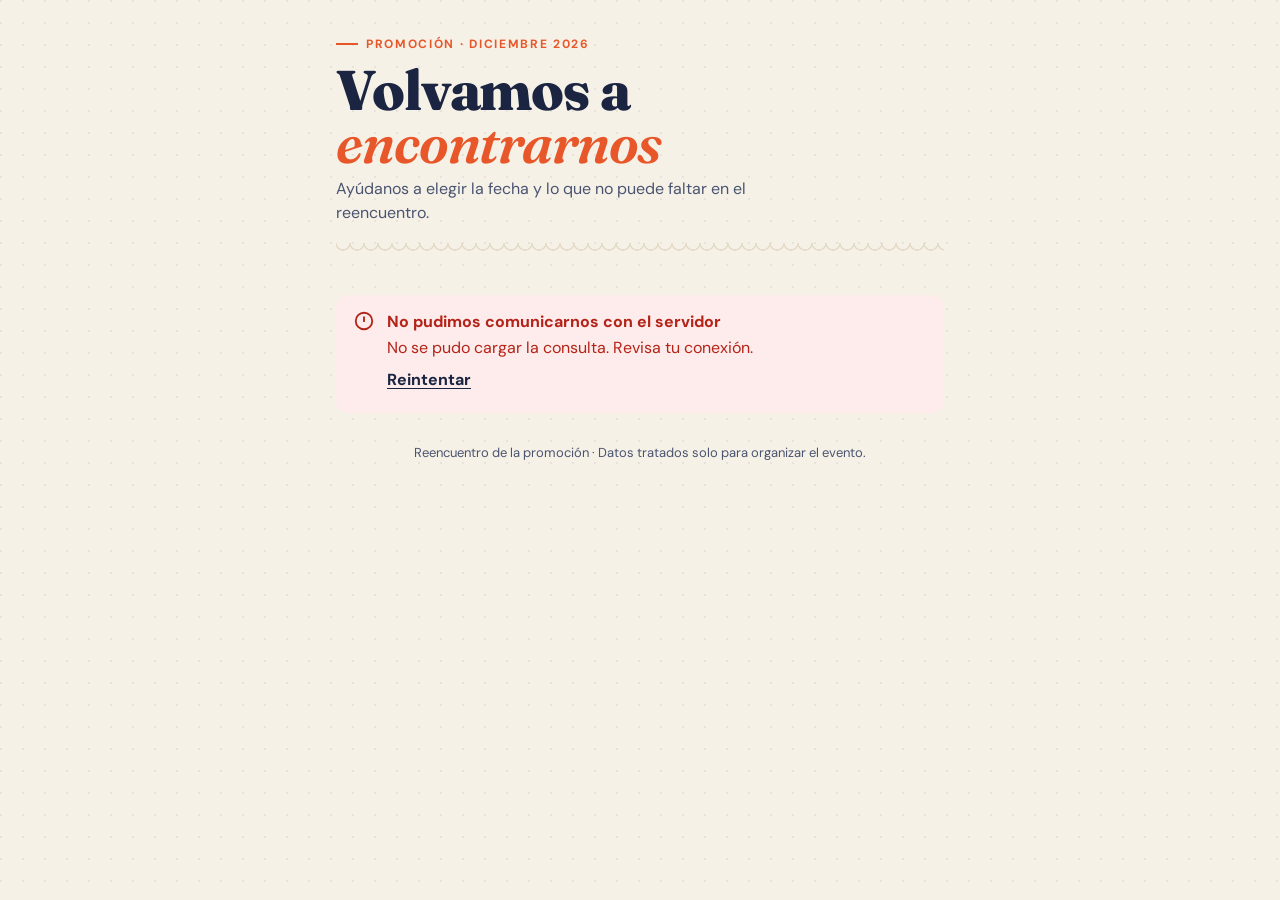
==== index.html @ b14771c2 "Publicar web del reencuentro de promoción 2026" ====
<!doctype html>
<html lang="es">
<head>
<meta charset="utf-8">
<meta name="viewport" content="width=device-width, initial-scale=1, viewport-fit=cover">
<meta name="referrer" content="no-referrer">
<meta name="robots" content="noindex">
<meta name="theme-color" content="#1b2440">
<title>Reencuentro de la Promo</title>
<meta name="description" content="Consulta de fechas y adicionales para el reencuentro de diciembre de 2026.">
<link rel="preconnect" href="https://fonts.googleapis.com">
<link rel="preconnect" href="https://fonts.gstatic.com" crossorigin>
<link href="https://fonts.googleapis.com/css2?family=DM+Sans:opsz,wght@9..40,400;9..40,600;9..40,700;9..40,800&family=Fraunces:ital,opsz,wght@0,9..144,600;0,9..144,700;0,9..144,800;1,9..144,600&display=swap" rel="stylesheet">
<link rel="stylesheet" href="assets/styles.css">
<link rel="icon" href="data:image/svg+xml,%3Csvg xmlns='http://www.w3.org/2000/svg' viewBox='0 0 32 32'%3E%3Crect width='32' height='32' rx='8' fill='%231b2440'/%3E%3Ctext x='16' y='22' font-size='16' font-family='Georgia' font-weight='700' text-anchor='middle' fill='%23e8572a'%3ER%3C/text%3E%3C/svg%3E">
</head>
<body>
<div class="wrap">
  <header class="hero">
    <span class="kicker">Promoción · Diciembre 2026</span>
    <h1>Volvamos a <em>encontrarnos</em></h1>
    <p id="heroText">Ayúdanos a elegir la fecha y lo que no puede faltar en el reencuentro.</p>
    <div class="ticket-edge" aria-hidden="true"></div>
  </header>

  <main id="app" aria-live="polite">
    <div class="loading" id="loading"><span class="spinner" aria-hidden="true"></span>Cargando la consulta…</div>
    <div id="banner"></div>

    <nav class="tabs" id="tabs" role="tablist" hidden>
      <button role="tab" id="tabComprar" aria-selected="true" data-view="venta">Registrar entradas</button>
      <button role="tab" id="tabMis" aria-selected="false" data-view="mis">Mis entradas</button>
    </nav>

    <!-- ================= Fase 1: votación ================= -->
    <form id="voteForm" class="card" novalidate hidden>
      <h2><span class="step">1</span>Tus datos</h2>
      <p class="lead">Solo responden integrantes de la promoción. Tus datos no se publican.</p>

      <div class="field" data-f="nombre">
        <label for="nombre">Nombre completo</label>
        <input type="text" id="nombre" name="nombre" autocomplete="name" maxlength="80" required>
        <div class="err-msg"></div>
      </div>
      <div class="row2">
        <div class="field" data-f="dni">
          <label for="dni">DNI</label>
          <input type="text" id="dni" name="dni" inputmode="numeric" pattern="[0-9]{8}" maxlength="8" autocomplete="off" required>
          <div class="err-msg"></div>
        </div>
        <div class="field" data-f="whatsapp">
          <label for="whatsapp">WhatsApp</label>
          <input type="tel" id="whatsapp" name="whatsapp" inputmode="tel" autocomplete="tel" maxlength="20" placeholder="987 654 321" required>
          <div class="err-msg"></div>
        </div>
      </div>
      <div class="field" data-f="acompanantes">
        <label for="acompanantes">¿Cuántos acompañantes llevarías?<span class="hint">Es una estimación para calcular el espacio. Puede ser cero.</span></label>
        <div class="stepper">
          <button type="button" aria-label="Uno menos" data-step="-1">−</button>
          <input type="number" id="acompanantes" name="acompanantes" min="0" step="1" value="0" inputmode="numeric" required>
          <button type="button" aria-label="Uno más" data-step="1">+</button>
        </div>
        <div class="err-msg"></div>
      </div>
      <div class="field" data-f="integrante">
        <label class="check"><input type="checkbox" id="integrante"> <span>Declaro que soy integrante de la promoción. Mis acompañantes no votan.</span></label>
        <div class="err-msg"></div>
      </div>

      <h2 style="margin-top:22px"><span class="step">2</span>Fechas posibles</h2>
      <p class="lead" id="fechasLead">Elige 2 o 3 fechas en las que podrías asistir.</p>
      <div class="field" data-f="fechas">
        <div class="cal" id="cal" role="group" aria-label="Calendario de diciembre de 2026"></div>
        <div class="err-msg"></div>
      </div>

      <h2 style="margin-top:22px"><span class="step">3</span>Adicionales</h2>
      <p class="lead">La base incluye piqueos y bebidas alcohólicas. ¿Qué te gustaría sumar? Puedes elegir varias o ninguna.</p>
      <div class="field" data-f="adicionales">
        <div class="chips" id="chips"></div>
        <div class="aviso" id="aviso"></div>
        <div class="err-msg"></div>
      </div>

      <div class="hp" aria-hidden="true"><label>Empresa web <input type="text" id="empresa_web" tabindex="-1" autocomplete="off"></label></div>

      <div id="formMsg"></div>
      <button class="btn" type="submit" id="btnVotar">Enviar mi respuesta</button>
      <p class="hint" style="text-align:center;margin-top:10px">Solo se confirma cuando el servidor responde. Si falla, tus datos se quedan aquí.</p>
    </form>

    <section id="done" class="card receipt" hidden>
      <div class="big-ok" aria-hidden="true"><svg width="34" height="34" viewBox="0 0 24 24" fill="none" stroke="currentColor" stroke-width="2.6" stroke-linecap="round" stroke-linejoin="round"><path d="M5 12.5l4.5 4.5L19 7.5"/></svg></div>
      <h2 id="doneTitle">¡Respuesta registrada!</h2>
      <p class="lead" id="doneMsg"></p>
      <p class="hint">Tu recibo (guárdalo para consultar el estado):</p>
      <div class="code" id="doneRecibo"></div>
      <button class="btn small ghost" type="button" id="copyRecibo">Copiar recibo</button>
    </section>

    <section id="reciboBox" class="card" hidden>
      <h2>Consultar mi recibo</h2>
      <div class="field"><label for="reciboIn">Recibo</label><input type="text" id="reciboIn" autocomplete="off" placeholder="R-…"></div>
      <div id="reciboMsg"></div>
      <button class="btn ghost" type="button" id="btnRecibo">Consultar</button>
    </section>
    <p style="text-align:center" id="reciboLinkWrap" hidden><button class="link" type="button" id="reciboLink">¿Ya respondiste? Consulta tu recibo</button></p>

    <!-- ================= Fase 2: venta ================= -->
    <section id="venta" hidden>
      <div class="card">
        <h2>Tu entrada al reencuentro</h2>
        <p class="lead" id="ventaInclus"></p>
        <dl class="kv" id="ventaKv"></dl>
        <div class="notice warn" style="margin-top:12px"><div><b>Adelantos no reembolsables.</b><p>Puedes pagar en partes o en grupo. Cada pago lo verifica el organizador.</p></div></div>
      </div>
      <form id="ventaForm" class="card" novalidate>
        <h2><span class="step">1</span>Integrante responsable</h2>
        <div class="field" data-f="nombre"><label for="vNombre">Nombre completo</label><input type="text" id="vNombre" autocomplete="name" maxlength="80"><div class="err-msg"></div></div>
        <div class="row2">
          <div class="field" data-f="dni"><label for="vDni">DNI</label><input type="text" id="vDni" inputmode="numeric" maxlength="8" autocomplete="off"><div class="err-msg"></div></div>
          <div class="field" data-f="whatsapp"><label for="vWsp">WhatsApp</label><input type="tel" id="vWsp" inputmode="tel" autocomplete="tel" maxlength="20"><div class="err-msg"></div></div>
        </div>
        <div class="field" data-f="integrante"><label class="check"><input type="checkbox" id="vIntegrante"> <span>Soy integrante de la promoción.</span></label><div class="err-msg"></div></div>
        <h2 style="margin-top:20px"><span class="step">2</span>Invitados</h2>
        <p class="lead">Cada invitado necesita nombre completo y DNI. Queda vinculado a ti.</p>
        <div class="field" data-f="invitados"><div id="guests"></div><div class="err-msg"></div></div>
        <button class="btn small ghost" type="button" id="addGuest">+ Agregar invitado</button>
        <div class="field" data-f="acepta_adelantos" style="margin-top:18px"><label class="check"><input type="checkbox" id="vAcepta"> <span>Entiendo que los adelantos no son reembolsables.</span></label><div class="err-msg"></div></div>
        <div class="hp" aria-hidden="true"><input type="text" id="vEmpresa" tabindex="-1" autocomplete="off"></div>
        <div id="ventaMsg"></div>
        <button class="btn" type="submit" id="btnVenta">Registrar entradas</button>
      </form>
    </section>

    <section id="mis" hidden>
      <form class="card" id="credForm" novalidate>
        <h2>Mis entradas</h2>
        <p class="lead">Ingresa el código de grupo que recibiste al registrarte.</p>
        <div class="field"><label for="cred">Código de grupo</label><input type="text" id="cred" autocomplete="off" placeholder="G-…"></div>
        <div id="credMsg"></div>
        <button class="btn ghost" type="submit">Ver mis entradas</button>
      </form>
      <div id="grupoView" hidden>
        <div class="card">
          <h2>Código de grupo</h2>
          <p class="lead">Guárdalo: con él ves tus entradas, tus QR y reportas pagos.</p>
          <div class="code" id="grupoCred"></div>
          <button class="btn small ghost" type="button" id="copyCred">Copiar código</button>
        </div>
        <div class="tickets" id="tickets"></div>
        <form class="card" id="pagoForm" novalidate>
          <h2>Reportar un pago</h2>
          <p class="lead" id="pagoInstr"></p>
          <div class="row2">
            <div class="field" data-f="canal"><label for="pCanal">Medio</label><select id="pCanal"><option value="">Elige…</option><option>Yape</option><option>Plin</option><option>Transferencia</option></select><div class="err-msg"></div></div>
            <div class="field" data-f="monto"><label for="pMonto">Monto (S/)</label><input type="number" id="pMonto" min="0.01" step="0.01" inputmode="decimal"><div class="err-msg"></div></div>
          </div>
          <div class="row2">
            <div class="field" data-f="referencia"><label for="pRef">N.º de operación</label><input type="text" id="pRef" maxlength="40" autocomplete="off"><div class="err-msg"></div></div>
            <div class="field" data-f="fecha_operacion"><label for="pFecha">Fecha del pago</label><input type="date" id="pFecha"><div class="err-msg"></div></div>
          </div>
          <div class="field" data-f="pagador"><label for="pPagador">¿Quién pagó? (nombre completo)</label><input type="text" id="pPagador" maxlength="80"><div class="err-msg"></div></div>
          <div class="field"><span class="legend">¿Para qué entradas?</span><div class="chips" id="pEntradas"></div></div>
          <div id="pagoMsg"></div>
          <button class="btn" type="submit" id="btnPago">Reportar pago</button>
          <p class="hint" style="text-align:center;margin-top:8px">Reportar no confirma el pago: cuenta cuando el organizador lo verifica.</p>
        </form>
      </div>
    </section>
  </main>
  <p class="foot">Reencuentro de la promoción · Datos tratados solo para organizar el evento.</p>
</div>
<script src="config.js"></script>
<script src="vendor/qrcode.js"></script>
<script src="assets/api.js"></script>
<script src="assets/app.js"></script>
</body>
</html>
---- assets/styles.css ----
:root {
  --paper: #f6f1e7;
  --paper-2: #fffaf0;
  --ink: #1b2440;
  --ink-2: #4a5470;
  --line: #e2d8c5;
  --accent: #e8572a;
  --accent-ink: #ffffff;
  --gold: #d9a441;
  --teal: #157a6e;
  --ok: #1d7a46; --ok-bg: #e2f5e9;
  --bad: #b42318; --bad-bg: #fdeceb;
  --warn: #8a5a00; --warn-bg: #fff3d1;
  --focus: #2f6fed;
  --radius: 16px;
  --shadow: 0 1px 0 rgba(27,36,64,.06), 0 8px 24px -12px rgba(27,36,64,.25);
  --display: "Fraunces", Georgia, "Times New Roman", serif;
  --body: "DM Sans", system-ui, -apple-system, "Segoe UI", Roboto, sans-serif;
}
@media (prefers-color-scheme: dark) {
  :root:not([data-theme="light"]) {
    --paper: #12172a; --paper-2: #1a2138; --ink: #f3ecdd; --ink-2: #b9bfd3; --line: #2c3552;
    --accent: #ff7a4d; --gold: #e8bb5c; --teal: #3cc1ad;
    --ok: #7be0a5; --ok-bg: #12301f; --bad: #ff9c94; --bad-bg: #3a1716; --warn: #ffd27a; --warn-bg: #3a2c0c;
    --shadow: 0 1px 0 rgba(0,0,0,.3), 0 8px 24px -12px rgba(0,0,0,.6);
  }
}
:root[data-theme="dark"] {
  --paper: #12172a; --paper-2: #1a2138; --ink: #f3ecdd; --ink-2: #b9bfd3; --line: #2c3552;
  --accent: #ff7a4d; --gold: #e8bb5c; --teal: #3cc1ad;
  --ok: #7be0a5; --ok-bg: #12301f; --bad: #ff9c94; --bad-bg: #3a1716; --warn: #ffd27a; --warn-bg: #3a2c0c;
}

* { box-sizing: border-box; }
html { -webkit-text-size-adjust: 100%; }
body {
  margin: 0; background: var(--paper); color: var(--ink);
  font: 16px/1.5 var(--body);
  background-image: radial-gradient(circle at 1px 1px, color-mix(in srgb, var(--ink) 7%, transparent) 1px, transparent 0);
  background-size: 22px 22px;
}
.wrap { max-width: 640px; margin: 0 auto; padding: 0 16px 48px; }

/* ---------- Cabecera ---------- */
.hero { padding: 28px 0 18px; position: relative; }
.hero .kicker { display: inline-flex; gap: 8px; align-items: center; font-weight: 700; font-size: 12px; letter-spacing: .14em; text-transform: uppercase; color: var(--accent); }
.hero .kicker::before { content: ""; width: 22px; height: 2px; background: currentColor; }
.hero h1 { font-family: var(--display); font-weight: 800; font-size: clamp(36px, 10vw, 56px); line-height: .95; margin: 10px 0 8px; letter-spacing: -.02em; }
.hero h1 em { font-style: italic; color: var(--accent); font-weight: 600; }
.hero p { margin: 0; color: var(--ink-2); max-width: 46ch; }
.ticket-edge { height: 14px; margin: 18px 0 6px; background: radial-gradient(circle at 7px 0, transparent 6px, var(--line) 6.5px, var(--line) 7.5px, transparent 8px) 0 0/14px 14px repeat-x; opacity: .9; }

/* ---------- Tarjetas y estados ---------- */
.card { background: var(--paper-2); border: 1px solid var(--line); border-radius: var(--radius); padding: 18px; box-shadow: var(--shadow); margin: 14px 0; }
.card h2 { font-family: var(--display); font-size: 24px; line-height: 1.15; margin: 0 0 4px; }
.card .lead { color: var(--ink-2); margin: 0 0 12px; font-size: 15px; }
.step { display: inline-grid; place-items: center; width: 26px; height: 26px; border-radius: 50%; background: var(--ink); color: var(--paper-2); font-weight: 800; font-size: 13px; margin-right: 8px; vertical-align: 2px; }

.notice { border-radius: 12px; padding: 14px 16px; margin: 14px 0; display: flex; gap: 12px; align-items: flex-start; border: 1px solid transparent; }
.notice .ico { flex: 0 0 auto; width: 22px; height: 22px; }
.notice b { display: block; }
.notice.info { background: color-mix(in srgb, var(--teal) 10%, var(--paper-2)); border-color: color-mix(in srgb, var(--teal) 30%, transparent); }
.notice.ok { background: var(--ok-bg); color: var(--ok); }
.notice.bad { background: var(--bad-bg); color: var(--bad); }
.notice.warn { background: var(--warn-bg); color: var(--warn); }
.notice p { margin: 2px 0 0; color: inherit; }
.loading { display: flex; gap: 10px; align-items: center; color: var(--ink-2); padding: 24px 0; }
.spinner { width: 20px; height: 20px; border-radius: 50%; border: 3px solid var(--line); border-top-color: var(--accent); animation: spin .8s linear infinite; }
@keyframes spin { to { transform: rotate(360deg); } }
@media (prefers-reduced-motion: reduce) { .spinner { animation-duration: 2.4s; } }

/* ---------- Formulario ---------- */
.field { margin: 14px 0; }
.field > label, .legend { display: block; font-weight: 700; margin-bottom: 6px; font-size: 15px; }
.hint { display: block; color: var(--ink-2); font-size: 13px; font-weight: 400; margin-top: 2px; }
input[type=text], input[type=tel], input[type=number], input[type=date], select {
  width: 100%; min-height: 48px; padding: 10px 14px; font: inherit; font-size: 16px; color: var(--ink);
  background: var(--paper); border: 1.5px solid var(--line); border-radius: 12px; outline: none; transition: border-color .15s, box-shadow .15s;
}
input:focus, select:focus { border-color: var(--focus); box-shadow: 0 0 0 3px color-mix(in srgb, var(--focus) 25%, transparent); }
.field.err input, .field.err select, .field.err .cal, .field.err .chips { border-color: var(--bad); }
.err-msg { color: var(--bad); font-size: 13px; font-weight: 600; margin-top: 6px; display: none; }
.field.err .err-msg { display: block; }
.row2 { display: grid; grid-template-columns: 1fr 1fr; gap: 12px; }
@media (max-width: 420px) { .row2 { grid-template-columns: 1fr; } }

.stepper { display: flex; align-items: center; gap: 8px; }
.stepper button { width: 48px; height: 48px; border-radius: 12px; border: 1.5px solid var(--line); background: var(--paper); color: var(--ink); font-size: 22px; font-weight: 700; cursor: pointer; }
.stepper input { text-align: center; font-weight: 800; font-size: 20px; max-width: 90px; }

.check { display: flex; gap: 12px; align-items: flex-start; padding: 12px 14px; border: 1.5px solid var(--line); border-radius: 12px; background: var(--paper); cursor: pointer; }
.check input { width: 22px; height: 22px; margin: 1px 0 0; accent-color: var(--accent); flex: 0 0 auto; }

/* Calendario */
.cal { border: 1.5px solid var(--line); border-radius: 14px; padding: 12px; background: var(--paper); }
.cal-head { display: flex; justify-content: space-between; align-items: baseline; margin-bottom: 8px; }
.cal-head b { font-family: var(--display); font-size: 20px; }
.cal-count { font-size: 13px; font-weight: 700; color: var(--ink-2); }
.cal-count.full { color: var(--ok); }
.cal-grid { display: grid; grid-template-columns: repeat(7, 1fr); gap: 4px; }
.cal-dow { text-align: center; font-size: 11px; font-weight: 700; letter-spacing: .06em; color: var(--ink-2); padding: 4px 0; text-transform: uppercase; }
.cal-dow.we { color: var(--accent); }
.day { aspect-ratio: 1; display: grid; place-items: center; border-radius: 10px; font-weight: 700; font-size: 15px; border: 0; background: transparent; color: color-mix(in srgb, var(--ink) 28%, transparent); font-family: inherit; padding: 0; }
.day.on { background: var(--paper-2); color: var(--ink); border: 1.5px solid var(--line); cursor: pointer; position: relative; }
.day.on:hover { border-color: var(--accent); }
.day.sel { background: var(--accent); color: var(--accent-ink); border-color: var(--accent); box-shadow: 0 6px 14px -8px var(--accent); }
.day.sel::after { content: attr(data-n); position: absolute; top: -6px; right: -6px; width: 18px; height: 18px; border-radius: 50%; background: var(--ink); color: var(--paper-2); font-size: 11px; display: grid; place-items: center; }
.day:focus-visible { outline: 3px solid var(--focus); outline-offset: 1px; }
.cal-sel { margin-top: 10px; display: flex; flex-wrap: wrap; gap: 6px; min-height: 30px; }
.tag { display: inline-flex; align-items: center; gap: 6px; background: var(--ink); color: var(--paper-2); border-radius: 999px; padding: 4px 12px; font-size: 13px; font-weight: 700; }

/* Adicionales */
.chips { display: grid; grid-template-columns: 1fr 1fr; gap: 8px; border: 1.5px solid transparent; border-radius: 14px; }
.chip { position: relative; }
.chip input { position: absolute; opacity: 0; inset: 0; cursor: pointer; }
.chip span { display: flex; align-items: center; gap: 10px; min-height: 52px; padding: 10px 14px; border: 1.5px solid var(--line); border-radius: 12px; background: var(--paper); font-weight: 700; }
.chip span::before { content: ""; width: 18px; height: 18px; border-radius: 6px; border: 2px solid var(--line); flex: 0 0 auto; }
.chip input:checked + span { border-color: var(--teal); background: color-mix(in srgb, var(--teal) 12%, var(--paper)); }
.chip input:checked + span::before { background: var(--teal) url("data:image/svg+xml,%3Csvg xmlns='http://www.w3.org/2000/svg' viewBox='0 0 16 16'%3E%3Cpath d='M3 8.5l3 3 7-7' fill='none' stroke='white' stroke-width='2.4' stroke-linecap='round' stroke-linejoin='round'/%3E%3C/svg%3E") center/12px no-repeat; border-color: var(--teal); }
.chip input:focus-visible + span { outline: 3px solid var(--focus); outline-offset: 2px; }
.chip.none span { color: var(--ink-2); }
@media (max-width: 360px) { .chips { grid-template-columns: 1fr; } }
.aviso { margin-top: 10px; padding: 10px 12px; border-left: 4px solid var(--gold); background: color-mix(in srgb, var(--gold) 14%, var(--paper-2)); border-radius: 0 10px 10px 0; font-size: 14px; font-weight: 600; }

.hp { position: absolute; left: -9999px; width: 1px; height: 1px; overflow: hidden; }

/* Botones */
.btn { display: inline-flex; align-items: center; justify-content: center; gap: 10px; width: 100%; min-height: 54px; padding: 12px 18px; border: 0; border-radius: 14px; background: var(--accent); color: var(--accent-ink); font: 800 17px/1 var(--body); cursor: pointer; box-shadow: 0 10px 20px -12px var(--accent); transition: transform .08s, filter .15s; }
.btn:hover { filter: brightness(1.05); }
.btn:active { transform: translateY(1px); }
.btn[disabled] { opacity: .55; cursor: not-allowed; box-shadow: none; }
.btn.ghost { background: transparent; color: var(--ink); border: 1.5px solid var(--line); box-shadow: none; }
.btn.small { width: auto; min-height: 40px; font-size: 14px; padding: 8px 14px; border-radius: 10px; }
.link { background: none; border: 0; color: var(--ink); text-decoration: underline; text-underline-offset: 3px; font: inherit; font-weight: 700; cursor: pointer; padding: 6px 0; }

/* Recibo */
.receipt { text-align: center; padding: 26px 18px; border-style: dashed; border-width: 2px; }
.receipt .big-ok { width: 64px; height: 64px; border-radius: 50%; display: grid; place-items: center; margin: 0 auto 10px; background: var(--ok-bg); color: var(--ok); }
.code { font: 700 15px/1.3 ui-monospace, SFMono-Regular, Menlo, Consolas, monospace; background: var(--paper); border: 1px dashed var(--line); border-radius: 10px; padding: 10px 12px; word-break: break-all; margin: 10px 0; user-select: all; }

/* Pestañas */
.tabs { display: flex; gap: 6px; background: color-mix(in srgb, var(--ink) 6%, transparent); padding: 5px; border-radius: 14px; margin: 8px 0 4px; }
.tabs button { flex: 1; min-height: 44px; border: 0; border-radius: 10px; background: transparent; color: var(--ink-2); font: 800 14px var(--body); cursor: pointer; }
.tabs button[aria-selected="true"] { background: var(--paper-2); color: var(--ink); box-shadow: var(--shadow); }

/* Entradas / QR */
.tickets { display: grid; gap: 14px; }
.ticket { display: grid; grid-template-columns: 1fr auto; gap: 12px; align-items: center; border: 1.5px solid var(--line); border-radius: 16px; padding: 14px; background: var(--paper); position: relative; }
.ticket .qr { width: 132px; height: 132px; background: #fff; border-radius: 10px; padding: 6px; display: grid; place-items: center; }
.ticket .qr img, .ticket .qr svg { width: 100%; height: 100%; image-rendering: pixelated; }
.ticket .cod { font: 800 13px ui-monospace, Menlo, Consolas, monospace; letter-spacing: .06em; color: var(--accent); }
.ticket .nom { font-family: var(--display); font-weight: 700; font-size: 19px; line-height: 1.15; margin: 2px 0 6px; }
.ticket .meta { font-size: 13px; color: var(--ink-2); }
.badge { display: inline-block; font-size: 12px; font-weight: 800; border-radius: 999px; padding: 3px 10px; }
.badge.ok { background: var(--ok-bg); color: var(--ok); } .badge.bad { background: var(--bad-bg); color: var(--bad); } .badge.warn { background: var(--warn-bg); color: var(--warn); }
@media (max-width: 400px) { .ticket { grid-template-columns: 1fr; } .ticket .qr { width: 180px; height: 180px; margin: 0 auto; } }

.guest { border: 1.5px solid var(--line); border-radius: 12px; padding: 10px 12px; margin: 8px 0; background: var(--paper); }
.guest-head { display: flex; justify-content: space-between; align-items: center; font-weight: 800; font-size: 14px; }
.price { font-family: var(--display); font-size: 34px; font-weight: 800; }
.kv { display: grid; grid-template-columns: auto 1fr; gap: 4px 12px; font-size: 14px; }
.kv dt { color: var(--ink-2); } .kv dd { margin: 0; font-weight: 700; }
.foot { text-align: center; color: var(--ink-2); font-size: 13px; margin-top: 30px; }
[hidden] { display: none !important; }
.sr { position: absolute; width: 1px; height: 1px; overflow: hidden; clip: rect(0 0 0 0); }

/* Puerta */
.verdict { border-radius: 20px; padding: 22px; text-align: center; margin: 14px 0; border: 2px solid transparent; }
.verdict h2 { font-family: var(--display); font-size: 34px; margin: 4px 0; }
.verdict.ok { background: var(--ok-bg); color: var(--ok); border-color: var(--ok); }
.verdict.bad { background: var(--bad-bg); color: var(--bad); border-color: var(--bad); }
.verdict.warn { background: var(--warn-bg); color: var(--warn); border-color: var(--warn); }
.verdict .who { color: var(--ink); font-size: 18px; font-weight: 700; margin-top: 8px; }
.cam { position: relative; border-radius: 18px; overflow: hidden; background: #000; aspect-ratio: 1; }
.cam video { width: 100%; height: 100%; object-fit: cover; }
.cam .frame { position: absolute; inset: 18%; border: 3px solid rgba(255,255,255,.85); border-radius: 18px; box-shadow: 0 0 0 999px rgba(0,0,0,.35); }
.field > label.check { font-weight: 500; font-size: 15px; margin-bottom: 0; }
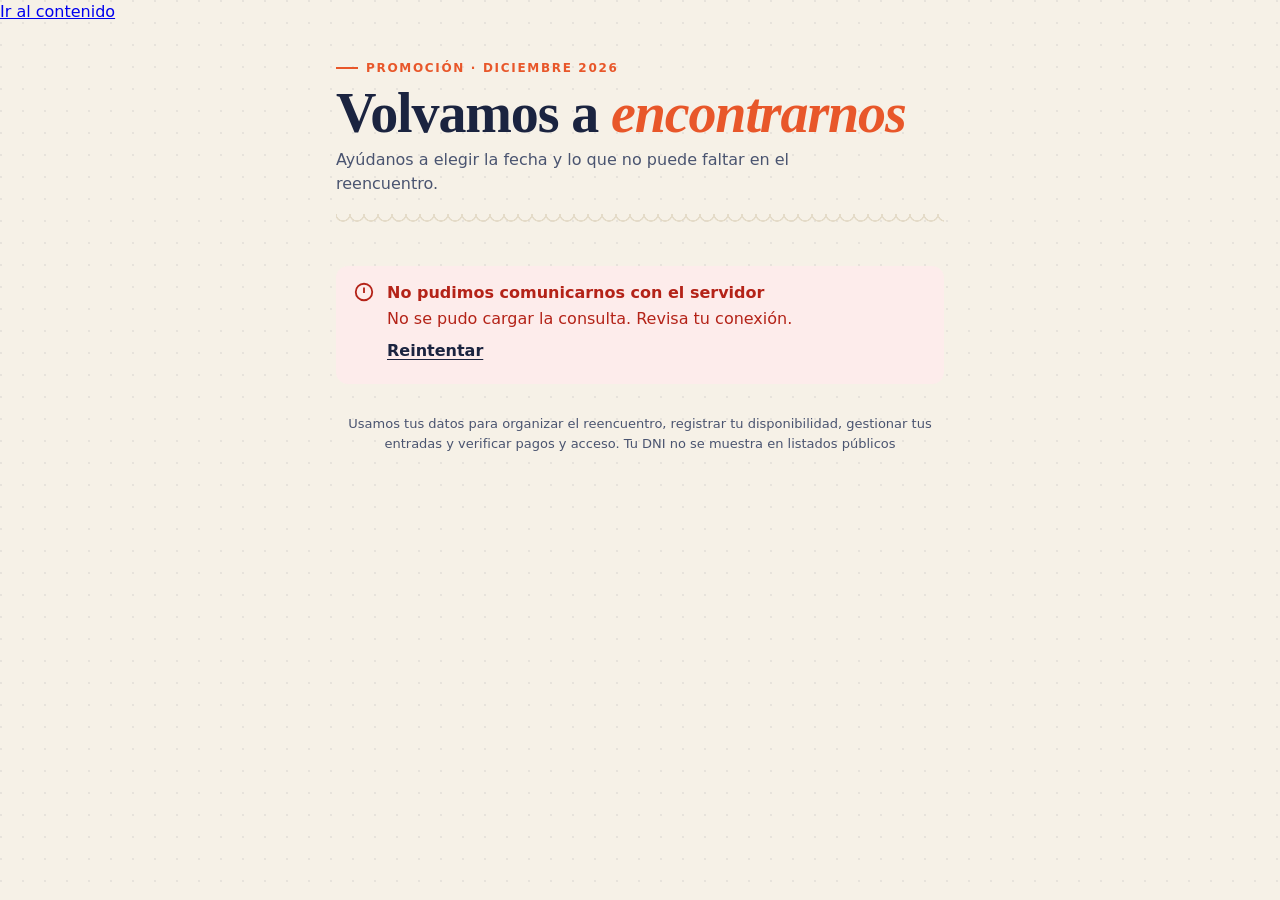
==== commit a7ef0a18: "Versión 1.3 de la web: páginas principales" ====
--- a/index.html
+++ b/index.html
@@ -3,33 +3,35 @@
 <head>
 <meta charset="utf-8">
 <meta name="viewport" content="width=device-width, initial-scale=1, viewport-fit=cover">
+<meta http-equiv="Content-Security-Policy" content="default-src 'self'; script-src 'self'; style-src 'self'; font-src 'self'; img-src 'self' data: blob:; connect-src https://script.google.com https://script.googleusercontent.com; object-src 'none'; base-uri 'none'; form-action 'none'">
 <meta name="referrer" content="no-referrer">
 <meta name="robots" content="noindex">
 <meta name="theme-color" content="#1b2440">
 <title>Reencuentro de la Promo</title>
 <meta name="description" content="Consulta de fechas y adicionales para el reencuentro de diciembre de 2026.">
-<link rel="preconnect" href="https://fonts.googleapis.com">
-<link rel="preconnect" href="https://fonts.gstatic.com" crossorigin>
-<link href="https://fonts.googleapis.com/css2?family=DM+Sans:opsz,wght@9..40,400;9..40,600;9..40,700;9..40,800&family=Fraunces:ital,opsz,wght@0,9..144,600;0,9..144,700;0,9..144,800;1,9..144,600&display=swap" rel="stylesheet">
+<link rel="preload" href="assets/fonts/dm-sans-latin-opsz-normal.woff2" as="font" type="font/woff2" crossorigin>
 <link rel="stylesheet" href="assets/styles.css">
 <link rel="icon" href="data:image/svg+xml,%3Csvg xmlns='http://www.w3.org/2000/svg' viewBox='0 0 32 32'%3E%3Crect width='32' height='32' rx='8' fill='%231b2440'/%3E%3Ctext x='16' y='22' font-size='16' font-family='Georgia' font-weight='700' text-anchor='middle' fill='%23e8572a'%3ER%3C/text%3E%3C/svg%3E">
 </head>
 <body>
+<a class="skip" href="#app">Ir al contenido</a>
 <div class="wrap">
   <header class="hero">
     <span class="kicker">Promoción · Diciembre 2026</span>
     <h1>Volvamos a <em>encontrarnos</em></h1>
     <p id="heroText">Ayúdanos a elegir la fecha y lo que no puede faltar en el reencuentro.</p>
+    <p class="estado-chip" id="estadoChip" hidden></p>
     <div class="ticket-edge" aria-hidden="true"></div>
   </header>
 
-  <main id="app" aria-live="polite">
-    <div class="loading" id="loading"><span class="spinner" aria-hidden="true"></span>Cargando la consulta…</div>
+  <main id="app" tabindex="-1">
+    <div class="sr" id="anuncio" role="status" aria-live="polite" aria-atomic="true"></div>
+    <div class="loading" id="loading"><span class="spinner" aria-hidden="true"></span>Cargando…</div>
     <div id="banner"></div>
 
-    <nav class="tabs" id="tabs" role="tablist" hidden>
-      <button role="tab" id="tabComprar" aria-selected="true" data-view="venta">Registrar entradas</button>
-      <button role="tab" id="tabMis" aria-selected="false" data-view="mis">Mis entradas</button>
+    <nav class="tabs" id="tabs" aria-label="Secciones de la venta" hidden>
+      <button type="button" id="tabComprar" aria-pressed="true" data-view="venta">Registrar entradas</button>
+      <button type="button" id="tabMis" aria-pressed="false" data-view="mis">Mis entradas</button>
     </nav>
 
     <!-- ================= Fase 1: votación ================= -->
@@ -40,72 +42,78 @@
       <div class="field" data-f="nombre">
         <label for="nombre">Nombre completo</label>
         <input type="text" id="nombre" name="nombre" autocomplete="name" maxlength="80" required>
-        <div class="err-msg"></div>
+        <div class="err-msg" id="nombre-err"></div>
       </div>
       <div class="row2">
         <div class="field" data-f="dni">
           <label for="dni">DNI</label>
           <input type="text" id="dni" name="dni" inputmode="numeric" pattern="[0-9]{8}" maxlength="8" autocomplete="off" required>
-          <div class="err-msg"></div>
+          <div class="err-msg" id="dni-err"></div>
         </div>
         <div class="field" data-f="whatsapp">
           <label for="whatsapp">WhatsApp</label>
           <input type="tel" id="whatsapp" name="whatsapp" inputmode="tel" autocomplete="tel" maxlength="20" placeholder="987 654 321" required>
-          <div class="err-msg"></div>
+          <div class="err-msg" id="whatsapp-err"></div>
         </div>
       </div>
       <div class="field" data-f="acompanantes">
-        <label for="acompanantes">¿Cuántos acompañantes llevarías?<span class="hint">Es una estimación para calcular el espacio. Puede ser cero.</span></label>
+        <label for="acompanantes">¿Cuántos acompañantes llevarías?<span class="hint" id="acompanantes-hint">Es una estimación para calcular el espacio. Puede ser cero.</span></label>
         <div class="stepper">
           <button type="button" aria-label="Uno menos" data-step="-1">−</button>
-          <input type="number" id="acompanantes" name="acompanantes" min="0" step="1" value="0" inputmode="numeric" required>
+          <input type="number" id="acompanantes" name="acompanantes" min="0" max="50" step="1" value="0" inputmode="numeric" aria-describedby="acompanantes-hint" required>
           <button type="button" aria-label="Uno más" data-step="1">+</button>
         </div>
-        <div class="err-msg"></div>
+        <div class="err-msg" id="acompanantes-err"></div>
       </div>
       <div class="field" data-f="integrante">
         <label class="check"><input type="checkbox" id="integrante"> <span>Declaro que soy integrante de la promoción. Mis acompañantes no votan.</span></label>
-        <div class="err-msg"></div>
-      </div>
-
-      <h2 style="margin-top:22px"><span class="step">2</span>Fechas posibles</h2>
-      <p class="lead" id="fechasLead">Elige 2 o 3 fechas en las que podrías asistir.</p>
-      <div class="field" data-f="fechas">
-        <div class="cal" id="cal" role="group" aria-label="Calendario de diciembre de 2026"></div>
-        <div class="err-msg"></div>
-      </div>
-
-      <h2 style="margin-top:22px"><span class="step">3</span>Adicionales</h2>
-      <p class="lead">La base incluye piqueos y bebidas alcohólicas. ¿Qué te gustaría sumar? Puedes elegir varias o ninguna.</p>
-      <div class="field" data-f="adicionales">
+        <div class="err-msg" id="integrante-err"></div>
+      </div>
+
+      <fieldset class="field" data-f="fechas">
+        <legend class="sec-title"><span class="step">2</span>Fechas posibles</legend>
+        <p class="lead" id="fechasLead">Elige 2 o 3 fechas en las que podrías asistir.</p>
+        <p class="hint" id="calAyuda">Usa las flechas para moverte entre las fechas habilitadas y Espacio o Intro para elegir.</p>
+        <div class="cal" id="cal"></div>
+        <div class="err-msg" id="fechas-err"></div>
+      </fieldset>
+
+      <fieldset class="field" data-f="adicionales">
+        <legend class="sec-title"><span class="step">3</span>Adicionales</legend>
+        <p class="lead">La base incluye piqueos y bebidas. ¿Qué te gustaría sumar? Puedes elegir varias o ninguna.</p>
         <div class="chips" id="chips"></div>
         <div class="aviso" id="aviso"></div>
-        <div class="err-msg"></div>
-      </div>
+        <div class="err-msg" id="adicionales-err"></div>
+      </fieldset>
 
       <div class="hp" aria-hidden="true"><label>Empresa web <input type="text" id="empresa_web" tabindex="-1" autocomplete="off"></label></div>
 
+      <div id="voteResumen" class="resumen" hidden tabindex="-1"></div>
       <div id="formMsg"></div>
-      <button class="btn" type="submit" id="btnVotar">Enviar mi respuesta</button>
-      <p class="hint" style="text-align:center;margin-top:10px">Solo se confirma cuando el servidor responde. Si falla, tus datos se quedan aquí.</p>
+      <button class="btn" type="submit" id="btnVotar">Revisar mi respuesta</button>
+      <button class="btn ghost mt8" type="button" id="btnEditar" hidden>Editar</button>
+      <p class="hint center mt10">Solo se confirma cuando el servidor responde. Si falla, tus datos se quedan aquí.</p>
     </form>
 
-    <section id="done" class="card receipt" hidden>
+    <section id="done" class="card receipt" hidden tabindex="-1">
       <div class="big-ok" aria-hidden="true"><svg width="34" height="34" viewBox="0 0 24 24" fill="none" stroke="currentColor" stroke-width="2.6" stroke-linecap="round" stroke-linejoin="round"><path d="M5 12.5l4.5 4.5L19 7.5"/></svg></div>
       <h2 id="doneTitle">¡Respuesta registrada!</h2>
       <p class="lead" id="doneMsg"></p>
+      <dl class="kv left" id="doneDatos"></dl>
       <p class="hint">Tu recibo (guárdalo para consultar el estado):</p>
       <div class="code" id="doneRecibo"></div>
       <button class="btn small ghost" type="button" id="copyRecibo">Copiar recibo</button>
+      <div class="copy-msg" id="copyReciboMsg" role="status"></div>
     </section>
 
     <section id="reciboBox" class="card" hidden>
       <h2>Consultar mi recibo</h2>
-      <div class="field"><label for="reciboIn">Recibo</label><input type="text" id="reciboIn" autocomplete="off" placeholder="R-…"></div>
+      <div class="field" data-f="recibo"><label for="reciboIn">Recibo</label><input type="text" id="reciboIn" autocomplete="off" placeholder="R-…"><div class="err-msg" id="recibo-err"></div></div>
       <div id="reciboMsg"></div>
+      <dl class="kv" id="reciboDatos" hidden></dl>
       <button class="btn ghost" type="button" id="btnRecibo">Consultar</button>
     </section>
-    <p style="text-align:center" id="reciboLinkWrap" hidden><button class="link" type="button" id="reciboLink">¿Ya respondiste? Consulta tu recibo</button></p>
+    <p class="center" id="reciboLinkWrap" hidden><button class="link" type="button" id="reciboLink">¿Ya respondiste la consulta? Revisa tu recibo</button></p>
 
     <!-- ================= Fase 2: venta ================= -->
     <section id="venta" hidden>
@@ -113,24 +121,27 @@
         <h2>Tu entrada al reencuentro</h2>
         <p class="lead" id="ventaInclus"></p>
         <dl class="kv" id="ventaKv"></dl>
-        <div class="notice warn" style="margin-top:12px"><div><b>Adelantos no reembolsables.</b><p>Puedes pagar en partes o en grupo. Cada pago lo verifica el organizador.</p></div></div>
+        <div class="notice warn mt12"><div><b>Adelantos no reembolsables.</b><p>Puedes pagar en partes o en grupo. Cada pago lo verifica el organizador.</p></div></div>
       </div>
       <form id="ventaForm" class="card" novalidate>
         <h2><span class="step">1</span>Integrante responsable</h2>
-        <div class="field" data-f="nombre"><label for="vNombre">Nombre completo</label><input type="text" id="vNombre" autocomplete="name" maxlength="80"><div class="err-msg"></div></div>
+        <div class="field" data-f="nombre"><label for="vNombre">Nombre completo</label><input type="text" id="vNombre" autocomplete="name" maxlength="80"><div class="err-msg" id="vNombre-err"></div></div>
         <div class="row2">
-          <div class="field" data-f="dni"><label for="vDni">DNI</label><input type="text" id="vDni" inputmode="numeric" maxlength="8" autocomplete="off"><div class="err-msg"></div></div>
-          <div class="field" data-f="whatsapp"><label for="vWsp">WhatsApp</label><input type="tel" id="vWsp" inputmode="tel" autocomplete="tel" maxlength="20"><div class="err-msg"></div></div>
-        </div>
-        <div class="field" data-f="integrante"><label class="check"><input type="checkbox" id="vIntegrante"> <span>Soy integrante de la promoción.</span></label><div class="err-msg"></div></div>
-        <h2 style="margin-top:20px"><span class="step">2</span>Invitados</h2>
-        <p class="lead">Cada invitado necesita nombre completo y DNI. Queda vinculado a ti.</p>
-        <div class="field" data-f="invitados"><div id="guests"></div><div class="err-msg"></div></div>
+          <div class="field" data-f="dni"><label for="vDni">DNI</label><input type="text" id="vDni" inputmode="numeric" maxlength="8" autocomplete="off"><div class="err-msg" id="vDni-err"></div></div>
+          <div class="field" data-f="whatsapp"><label for="vWsp">WhatsApp</label><input type="tel" id="vWsp" inputmode="tel" autocomplete="tel" maxlength="20"><div class="err-msg" id="vWsp-err"></div></div>
+        </div>
+        <div class="field" data-f="integrante"><label class="check"><input type="checkbox" id="vIntegrante"> <span>Soy integrante de la promoción.</span></label><div class="err-msg" id="vIntegrante-err"></div></div>
+        <h2 class="mt20"><span class="step">2</span>Invitados</h2>
+        <p class="lead">Cada invitado necesita nombre completo y DNI. Queda vinculado a ti. Máximo <span class="maxInv">20</span> por solicitud.</p>
+        <div class="field" data-f="invitados"><div id="guests"></div><div class="err-msg" id="invitados-err"></div></div>
         <button class="btn small ghost" type="button" id="addGuest">+ Agregar invitado</button>
-        <div class="field" data-f="acepta_adelantos" style="margin-top:18px"><label class="check"><input type="checkbox" id="vAcepta"> <span>Entiendo que los adelantos no son reembolsables.</span></label><div class="err-msg"></div></div>
+        <div class="cotiza" id="ventaCot" aria-live="off"></div>
+        <div class="field mt18" data-f="acepta_adelantos"><label class="check"><input type="checkbox" id="vAcepta"> <span>Entiendo que los adelantos no son reembolsables.</span></label><div class="err-msg" id="vAcepta-err"></div></div>
         <div class="hp" aria-hidden="true"><input type="text" id="vEmpresa" tabindex="-1" autocomplete="off"></div>
+        <div id="ventaConf" class="resumen" hidden tabindex="-1"></div>
         <div id="ventaMsg"></div>
-        <button class="btn" type="submit" id="btnVenta">Registrar entradas</button>
+        <button class="btn" type="submit" id="btnVenta">Revisar total</button>
+        <button class="btn ghost mt8" type="button" id="btnVentaEditar" hidden>Editar</button>
       </form>
     </section>
 
@@ -138,42 +149,65 @@
       <form class="card" id="credForm" novalidate>
         <h2>Mis entradas</h2>
         <p class="lead">Ingresa el código de grupo que recibiste al registrarte.</p>
-        <div class="field"><label for="cred">Código de grupo</label><input type="text" id="cred" autocomplete="off" placeholder="G-…"></div>
+        <div class="field" data-f="credencial"><label for="cred">Código de grupo</label><input type="text" id="cred" autocomplete="off" spellcheck="false" placeholder="G-…"><div class="err-msg" id="cred-err"></div></div>
+        <label class="check small"><input type="checkbox" id="recordar"> <span>Recordar en este dispositivo</span></label>
         <div id="credMsg"></div>
-        <button class="btn ghost" type="submit">Ver mis entradas</button>
+        <button class="btn ghost mt12" type="submit">Ver mis entradas</button>
       </form>
       <div id="grupoView" hidden>
         <div class="card">
           <h2>Código de grupo</h2>
-          <p class="lead">Guárdalo: con él ves tus entradas, tus QR y reportas pagos.</p>
+          <div class="notice warn" id="avisoCodigo"></div>
           <div class="code" id="grupoCred"></div>
-          <button class="btn small ghost" type="button" id="copyCred">Copiar código</button>
-        </div>
+          <div class="acciones">
+            <button class="btn small ghost" type="button" id="copyCred">Copiar código</button>
+            <button class="btn small ghost" type="button" id="cambiarGrupo">Cambiar grupo</button>
+            <button class="btn small ghost" type="button" id="cerrarSesion">Cerrar sesión</button>
+          </div>
+          <div class="copy-msg" id="copyCredMsg" role="status"></div>
+          <label class="check small mt12"><input type="checkbox" id="recordar2"> <span>Recordar en este dispositivo</span></label>
+        </div>
+        <div class="card" id="resumenGrupo"></div>
         <div class="tickets" id="tickets"></div>
-        <form class="card" id="pagoForm" novalidate>
+        <div id="pagosLista"></div>
+
+        <form class="card" id="agregarForm" novalidate hidden>
+          <h2>Agregar invitados</h2>
+          <p class="lead">Cada invitado necesita nombre completo y DNI. Máximo <span class="maxInv">20</span> por solicitud.</p>
+          <div class="field" data-f="invitados"><div id="guests2"></div><div class="err-msg" id="invitados2-err"></div></div>
+          <button class="btn small ghost" type="button" id="addGuest2">+ Agregar invitado</button>
+          <div class="cotiza" id="agregarCot"></div>
+          <div id="agregarConf" class="resumen" hidden tabindex="-1"></div>
+          <div id="agregarMsg"></div>
+          <button class="btn mt12" type="submit" id="btnAgregar">Revisar total</button>
+          <button class="btn ghost mt8" type="button" id="btnAgregarEditar" hidden>Editar</button>
+        </form>
+
+        <form class="card" id="pagoForm" novalidate hidden>
           <h2>Reportar un pago</h2>
           <p class="lead" id="pagoInstr"></p>
           <div class="row2">
-            <div class="field" data-f="canal"><label for="pCanal">Medio</label><select id="pCanal"><option value="">Elige…</option><option>Yape</option><option>Plin</option><option>Transferencia</option></select><div class="err-msg"></div></div>
-            <div class="field" data-f="monto"><label for="pMonto">Monto (S/)</label><input type="number" id="pMonto" min="0.01" step="0.01" inputmode="decimal"><div class="err-msg"></div></div>
+            <div class="field" data-f="canal"><label for="pCanal">Medio</label><select id="pCanal"><option value="">Elige…</option><option>Yape</option><option>Plin</option><option>Transferencia</option></select><div class="err-msg" id="pCanal-err"></div></div>
+            <div class="field" data-f="monto"><label for="pMonto">Monto (S/)</label><input type="text" id="pMonto" inputmode="decimal" autocomplete="off" placeholder="0.00"><div class="err-msg" id="pMonto-err"></div></div>
           </div>
           <div class="row2">
-            <div class="field" data-f="referencia"><label for="pRef">N.º de operación</label><input type="text" id="pRef" maxlength="40" autocomplete="off"><div class="err-msg"></div></div>
-            <div class="field" data-f="fecha_operacion"><label for="pFecha">Fecha del pago</label><input type="date" id="pFecha"><div class="err-msg"></div></div>
+            <div class="field" data-f="referencia"><label for="pRef">N.º de operación</label><input type="text" id="pRef" maxlength="40" autocomplete="off"><div class="err-msg" id="pRef-err"></div></div>
+            <div class="field" data-f="fecha_operacion"><label for="pFecha">Fecha del pago</label><input type="date" id="pFecha"><div class="err-msg" id="pFecha-err"></div></div>
           </div>
-          <div class="field" data-f="pagador"><label for="pPagador">¿Quién pagó? (nombre completo)</label><input type="text" id="pPagador" maxlength="80"><div class="err-msg"></div></div>
-          <div class="field"><span class="legend">¿Para qué entradas?</span><div class="chips" id="pEntradas"></div></div>
+          <div class="field" data-f="pagador"><label for="pPagador">¿Quién pagó? (nombre completo)</label><input type="text" id="pPagador" maxlength="80"><div class="err-msg" id="pPagador-err"></div></div>
+          <fieldset class="field" data-f="entradas"><legend class="legend">¿Para qué entradas de tu grupo?</legend><div class="chips" id="pEntradas"></div><div class="err-msg" id="pEntradas-err"></div></fieldset>
           <div id="pagoMsg"></div>
           <button class="btn" type="submit" id="btnPago">Reportar pago</button>
-          <p class="hint" style="text-align:center;margin-top:8px">Reportar no confirma el pago: cuenta cuando el organizador lo verifica.</p>
+          <p class="hint center mt8">Reportar no confirma el pago: cuenta cuando el organizador lo verifica.</p>
         </form>
       </div>
     </section>
   </main>
-  <p class="foot">Reencuentro de la promoción · Datos tratados solo para organizar el evento.</p>
+  <footer class="foot">
+    <p>Usamos tus datos para organizar el reencuentro, registrar tu disponibilidad, gestionar tus entradas y verificar pagos y acceso. Tu DNI no se muestra en listados públicos</p>
+  </footer>
 </div>
 <script src="config.js"></script>
-<script src="vendor/qrcode.js"></script>
 <script src="assets/api.js"></script>
 <script src="assets/app.js"></script>
 </body>
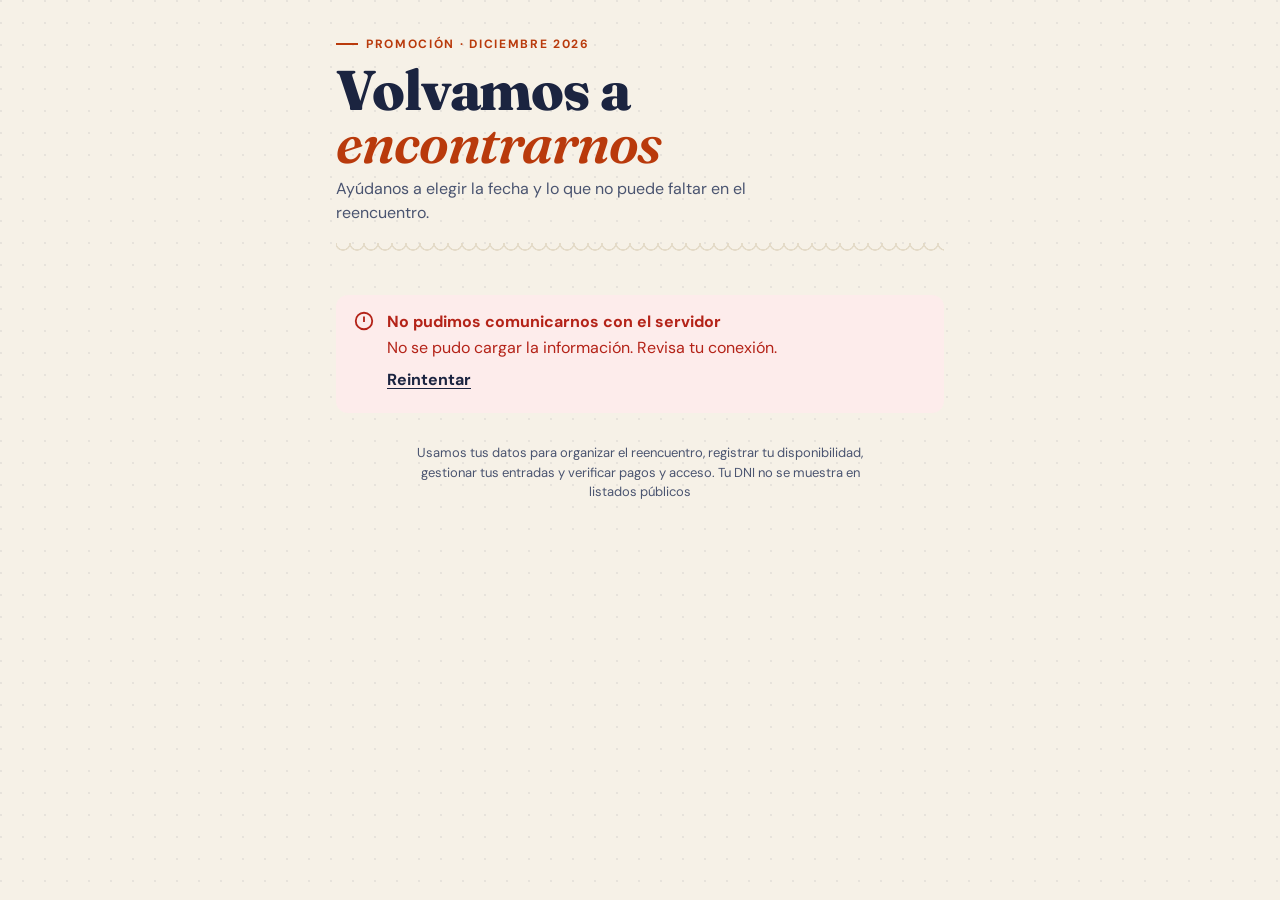
==== commit f3f3a25b: "Add files via upload" ====
--- a/index.html
+++ b/index.html
@@ -9,6 +9,8 @@
 <meta name="theme-color" content="#1b2440">
 <title>Reencuentro de la Promo</title>
 <meta name="description" content="Consulta de fechas y adicionales para el reencuentro de diciembre de 2026.">
+<link rel="preconnect" href="https://script.google.com">
+<link rel="preconnect" href="https://script.googleusercontent.com" crossorigin>
 <link rel="preload" href="assets/fonts/dm-sans-latin-opsz-normal.woff2" as="font" type="font/woff2" crossorigin>
 <link rel="stylesheet" href="assets/styles.css">
 <link rel="icon" href="data:image/svg+xml,%3Csvg xmlns='http://www.w3.org/2000/svg' viewBox='0 0 32 32'%3E%3Crect width='32' height='32' rx='8' fill='%231b2440'/%3E%3Ctext x='16' y='22' font-size='16' font-family='Georgia' font-weight='700' text-anchor='middle' fill='%23e8572a'%3ER%3C/text%3E%3C/svg%3E">
@@ -207,8 +209,8 @@
     <p>Usamos tus datos para organizar el reencuentro, registrar tu disponibilidad, gestionar tus entradas y verificar pagos y acceso. Tu DNI no se muestra en listados públicos</p>
   </footer>
 </div>
-<script src="config.js"></script>
-<script src="assets/api.js"></script>
-<script src="assets/app.js"></script>
+<script src="config.js" defer></script>
+<script src="assets/api.js" defer></script>
+<script src="assets/app.js" defer></script>
 </body>
 </html>
--- a/assets/styles.css
+++ b/assets/styles.css
@@ -1,10 +1,16 @@
+/* Fuentes locales (SIL Open Font License 1.1: ver assets/fonts/OFL-*.txt) */
+@font-face { font-family: "DM Sans"; font-style: normal; font-display: swap; font-weight: 100 1000; src: url(fonts/dm-sans-latin-opsz-normal.woff2) format("woff2"); }
+@font-face { font-family: "Fraunces"; font-style: normal; font-display: swap; font-weight: 100 900; src: url(fonts/fraunces-latin-opsz-normal.woff2) format("woff2"); }
+@font-face { font-family: "Fraunces"; font-style: italic; font-display: swap; font-weight: 100 900; src: url(fonts/fraunces-latin-opsz-italic.woff2) format("woff2"); }
+
 :root {
   --paper: #f6f1e7;
   --paper-2: #fffaf0;
   --ink: #1b2440;
   --ink-2: #4a5470;
   --line: #e2d8c5;
-  --accent: #e8572a;
+  --accent: #b93a0c;      /* 5,7:1 con texto blanco; 5,1:1 sobre papel */
+  --accent-deco: #e8572a; /* solo decorativo */
   --accent-ink: #ffffff;
   --gold: #d9a441;
   --teal: #157a6e;
@@ -20,14 +26,14 @@
 @media (prefers-color-scheme: dark) {
   :root:not([data-theme="light"]) {
     --paper: #12172a; --paper-2: #1a2138; --ink: #f3ecdd; --ink-2: #b9bfd3; --line: #2c3552;
-    --accent: #ff7a4d; --gold: #e8bb5c; --teal: #3cc1ad;
+    --accent: #ff7a4d; --accent-deco: #ff7a4d; --accent-ink: #12172a; --gold: #e8bb5c; --teal: #3cc1ad; --focus: #8fb3ff;
     --ok: #7be0a5; --ok-bg: #12301f; --bad: #ff9c94; --bad-bg: #3a1716; --warn: #ffd27a; --warn-bg: #3a2c0c;
     --shadow: 0 1px 0 rgba(0,0,0,.3), 0 8px 24px -12px rgba(0,0,0,.6);
   }
 }
 :root[data-theme="dark"] {
   --paper: #12172a; --paper-2: #1a2138; --ink: #f3ecdd; --ink-2: #b9bfd3; --line: #2c3552;
-  --accent: #ff7a4d; --gold: #e8bb5c; --teal: #3cc1ad;
+  --accent: #ff7a4d; --accent-deco: #ff7a4d; --accent-ink: #12172a; --gold: #e8bb5c; --teal: #3cc1ad; --focus: #8fb3ff;
   --ok: #7be0a5; --ok-bg: #12301f; --bad: #ff9c94; --bad-bg: #3a1716; --warn: #ffd27a; --warn-bg: #3a2c0c;
 }
 
@@ -45,7 +51,7 @@
 .hero { padding: 28px 0 18px; position: relative; }
 .hero .kicker { display: inline-flex; gap: 8px; align-items: center; font-weight: 700; font-size: 12px; letter-spacing: .14em; text-transform: uppercase; color: var(--accent); }
 .hero .kicker::before { content: ""; width: 22px; height: 2px; background: currentColor; }
-.hero h1 { font-family: var(--display); font-weight: 800; font-size: clamp(36px, 10vw, 56px); line-height: .95; margin: 10px 0 8px; letter-spacing: -.02em; }
+.hero h1 { font-family: var(--display); font-weight: 800; font-size: clamp(26px, 10vw, 56px); overflow-wrap: anywhere; line-height: .95; margin: 10px 0 8px; letter-spacing: -.02em; }
 .hero h1 em { font-style: italic; color: var(--accent); font-weight: 600; }
 .hero p { margin: 0; color: var(--ink-2); max-width: 46ch; }
 .ticket-edge { height: 14px; margin: 18px 0 6px; background: radial-gradient(circle at 7px 0, transparent 6px, var(--line) 6.5px, var(--line) 7.5px, transparent 8px) 0 0/14px 14px repeat-x; opacity: .9; }
@@ -67,13 +73,16 @@
 .loading { display: flex; gap: 10px; align-items: center; color: var(--ink-2); padding: 24px 0; }
 .spinner { width: 20px; height: 20px; border-radius: 50%; border: 3px solid var(--line); border-top-color: var(--accent); animation: spin .8s linear infinite; }
 @keyframes spin { to { transform: rotate(360deg); } }
-@media (prefers-reduced-motion: reduce) { .spinner { animation-duration: 2.4s; } }
+@media (prefers-reduced-motion: reduce) {
+  .spinner { animation-duration: 2.4s; }
+  *, *::before, *::after { transition: none !important; scroll-behavior: auto !important; }
+}
 
 /* ---------- Formulario ---------- */
 .field { margin: 14px 0; }
 .field > label, .legend { display: block; font-weight: 700; margin-bottom: 6px; font-size: 15px; }
 .hint { display: block; color: var(--ink-2); font-size: 13px; font-weight: 400; margin-top: 2px; }
-input[type=text], input[type=tel], input[type=number], input[type=date], select {
+input[type=text], input[type=tel], input[type=number], input[type=date], select, textarea {
   width: 100%; min-height: 48px; padding: 10px 14px; font: inherit; font-size: 16px; color: var(--ink);
   background: var(--paper); border: 1.5px solid var(--line); border-radius: 12px; outline: none; transition: border-color .15s, box-shadow .15s;
 }
@@ -126,7 +135,8 @@
 
 /* Botones */
 .btn { display: inline-flex; align-items: center; justify-content: center; gap: 10px; width: 100%; min-height: 54px; padding: 12px 18px; border: 0; border-radius: 14px; background: var(--accent); color: var(--accent-ink); font: 800 17px/1 var(--body); cursor: pointer; box-shadow: 0 10px 20px -12px var(--accent); transition: transform .08s, filter .15s; }
-.btn:hover { filter: brightness(1.05); }
+.btn:hover { filter: brightness(1.08); }
+.btn:focus-visible, .link:focus-visible, .tabs button:focus-visible, .stepper button:focus-visible { outline: 3px solid var(--focus); outline-offset: 2px; }
 .btn:active { transform: translateY(1px); }
 .btn[disabled] { opacity: .55; cursor: not-allowed; box-shadow: none; }
 .btn.ghost { background: transparent; color: var(--ink); border: 1.5px solid var(--line); box-shadow: none; }
@@ -141,19 +151,18 @@
 /* Pestañas */
 .tabs { display: flex; gap: 6px; background: color-mix(in srgb, var(--ink) 6%, transparent); padding: 5px; border-radius: 14px; margin: 8px 0 4px; }
 .tabs button { flex: 1; min-height: 44px; border: 0; border-radius: 10px; background: transparent; color: var(--ink-2); font: 800 14px var(--body); cursor: pointer; }
-.tabs button[aria-selected="true"] { background: var(--paper-2); color: var(--ink); box-shadow: var(--shadow); }
+.tabs button[aria-pressed="true"] { background: var(--paper-2); color: var(--ink); box-shadow: var(--shadow); }
 
 /* Entradas / QR */
 .tickets { display: grid; gap: 14px; }
 .ticket { display: grid; grid-template-columns: 1fr auto; gap: 12px; align-items: center; border: 1.5px solid var(--line); border-radius: 16px; padding: 14px; background: var(--paper); position: relative; }
-.ticket .qr { width: 132px; height: 132px; background: #fff; border-radius: 10px; padding: 6px; display: grid; place-items: center; }
-.ticket .qr img, .ticket .qr svg { width: 100%; height: 100%; image-rendering: pixelated; }
+.ticket .qr { width: 148px; height: 148px; background: #fff; border-radius: 10px; image-rendering: pixelated; }
 .ticket .cod { font: 800 13px ui-monospace, Menlo, Consolas, monospace; letter-spacing: .06em; color: var(--accent); }
 .ticket .nom { font-family: var(--display); font-weight: 700; font-size: 19px; line-height: 1.15; margin: 2px 0 6px; }
 .ticket .meta { font-size: 13px; color: var(--ink-2); }
 .badge { display: inline-block; font-size: 12px; font-weight: 800; border-radius: 999px; padding: 3px 10px; }
 .badge.ok { background: var(--ok-bg); color: var(--ok); } .badge.bad { background: var(--bad-bg); color: var(--bad); } .badge.warn { background: var(--warn-bg); color: var(--warn); }
-@media (max-width: 400px) { .ticket { grid-template-columns: 1fr; } .ticket .qr { width: 180px; height: 180px; margin: 0 auto; } }
+@media (max-width: 400px) { .ticket { grid-template-columns: 1fr; } .ticket .qr { width: 196px; height: 196px; margin: 0 auto; } }
 
 .guest { border: 1.5px solid var(--line); border-radius: 12px; padding: 10px 12px; margin: 8px 0; background: var(--paper); }
 .guest-head { display: flex; justify-content: space-between; align-items: center; font-weight: 800; font-size: 14px; }
@@ -175,3 +184,49 @@
 .cam video { width: 100%; height: 100%; object-fit: cover; }
 .cam .frame { position: absolute; inset: 18%; border: 3px solid rgba(255,255,255,.85); border-radius: 18px; box-shadow: 0 0 0 999px rgba(0,0,0,.35); }
 .field > label.check { font-weight: 500; font-size: 15px; margin-bottom: 0; }
+
+/* ---------- v1.3 ---------- */
+.skip { position: absolute; left: -9999px; top: 8px; background: var(--ink); color: var(--paper-2); padding: 10px 14px; border-radius: 10px; z-index: 10; font-weight: 700; }
+.skip:focus { left: 8px; }
+main:focus { outline: none; }
+.estado-chip { display: inline-block; margin-top: 12px !important; padding: 4px 12px; border-radius: 999px; background: var(--ink); color: var(--paper-2) !important; font-size: 13px; font-weight: 800; letter-spacing: .02em; }
+fieldset.field { border: 0; padding: 0; margin: 22px 0 14px; min-width: 0; }
+.sec-title { font-family: var(--display); font-size: 24px; line-height: 1.15; font-weight: 700; padding: 0; margin: 0 0 4px; }
+.mt6 { margin-top: 6px; } .mt8 { margin-top: 8px; } .mt10 { margin-top: 10px; } .mt12 { margin-top: 12px; } .mt18 { margin-top: 18px; } .mt20 { margin-top: 20px; }
+.center { text-align: center; }
+.chip.wide { grid-column: 1 / -1; }
+.check.small { padding: 8px 12px; font-size: 14px; }
+.check.small input { width: 20px; height: 20px; }
+.resumen { border: 2px solid var(--accent); border-radius: 14px; padding: 14px 16px; margin: 16px 0; background: var(--paper); }
+.resumen:focus { outline: 3px solid var(--focus); outline-offset: 2px; }
+.resumen h3 { font-family: var(--display); font-size: 20px; margin: 0 0 8px; }
+.resumen .notice { margin: 8px 0; }
+.kv.left { text-align: left; margin: 12px 0; }
+.kv dd { overflow-wrap: anywhere; }
+.cotiza { margin: 14px 0 0; }
+.cot-fila { display: flex; justify-content: space-between; gap: 12px; padding: 8px 0; border-bottom: 1px dashed var(--line); font-size: 15px; }
+.cot-fila.total { font-size: 18px; border-bottom: 0; }
+.nombres { margin: 6px 0 10px; padding-left: 20px; }
+.hint-inline { color: var(--ink-2); font-size: 13px; }
+.acciones { display: flex; flex-wrap: wrap; gap: 8px; margin-top: 8px; }
+.copy-msg { min-height: 1.2em; font-size: 13px; font-weight: 700; margin-top: 6px; }
+.copy-msg.ok { color: var(--ok); } .copy-msg.bad { color: var(--bad); }
+.offscreen { position: fixed; left: -9999px; top: 0; opacity: 0; }
+.notice .ico { color: inherit; }
+.guest .field { margin: 8px 0 4px; }
+.guest .field > label { font-size: 13px; margin-bottom: 4px; }
+.foot p { margin: 0 auto; max-width: 52ch; }
+.hero .kicker { color: var(--accent); }
+.hero h1 em { color: var(--accent); }
+.estado-puerta { font-weight: 800; letter-spacing: .02em; }
+@media (max-width: 360px) { .wrap { padding: 0 12px 40px; } .card { padding: 14px; } .cal { padding: 8px; } .cal-grid { gap: 2px; } .day { font-size: 14px; } }
+.cal-head { flex-wrap: wrap; gap: 4px 10px; }
+.cal-grid { grid-template-columns: repeat(7, minmax(0, 1fr)); }
+.day { min-width: 0; }
+@media (max-width: 260px) { .cal { padding: 4px; } .cal-dow { font-size: 9px; letter-spacing: 0; } .day { font-size: 11px; border-radius: 6px; } .day.sel::after { width: 14px; height: 14px; font-size: 9px; top: -4px; right: -4px; } }
+:root { color-scheme: light; }
+@media (prefers-color-scheme: dark) { :root:not([data-theme="light"]) { color-scheme: dark; } }
+.chips { grid-template-columns: repeat(2, minmax(0, 1fr)); }
+@media (max-width: 360px) { .chips { grid-template-columns: minmax(0, 1fr); } }
+.chip { min-width: 0; } .chip span { overflow-wrap: anywhere; }
+@media (max-width: 260px) { .chip span { padding: 8px 10px; gap: 8px; } .card { padding: 10px; } }
